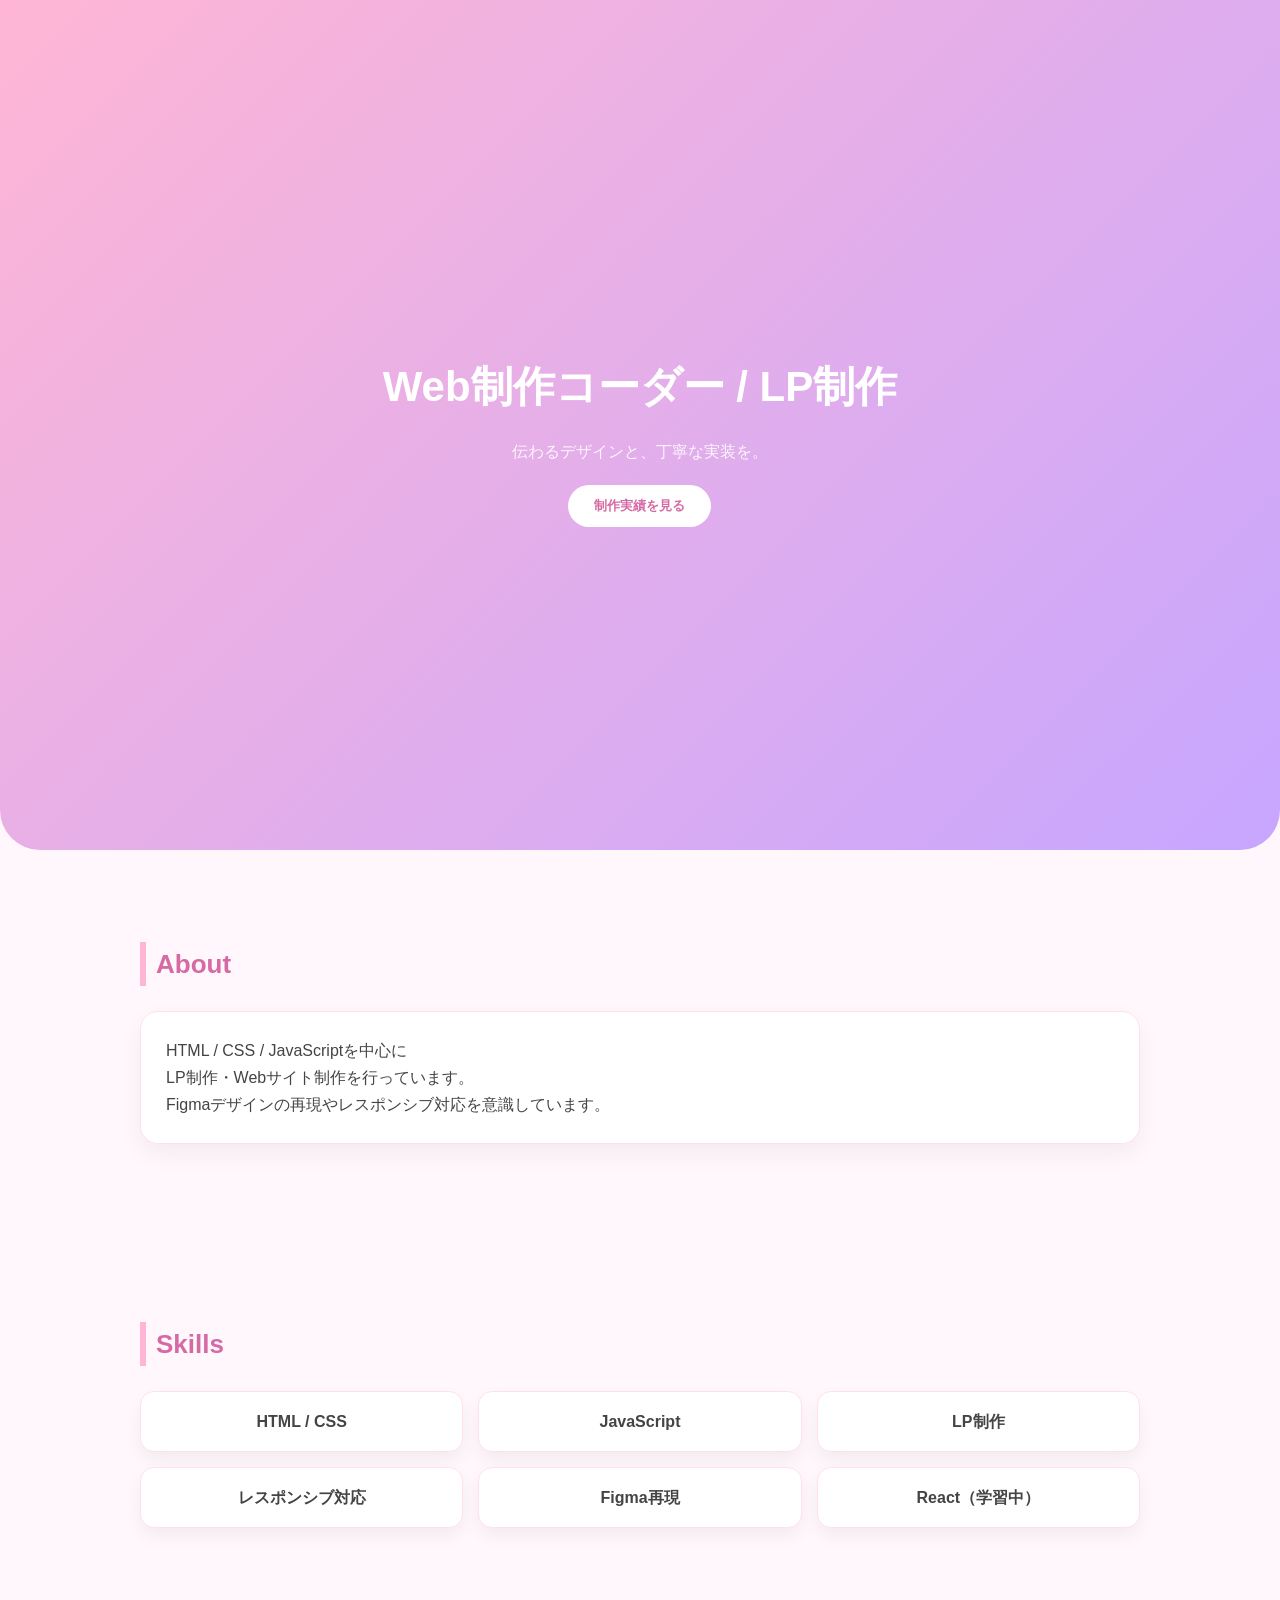
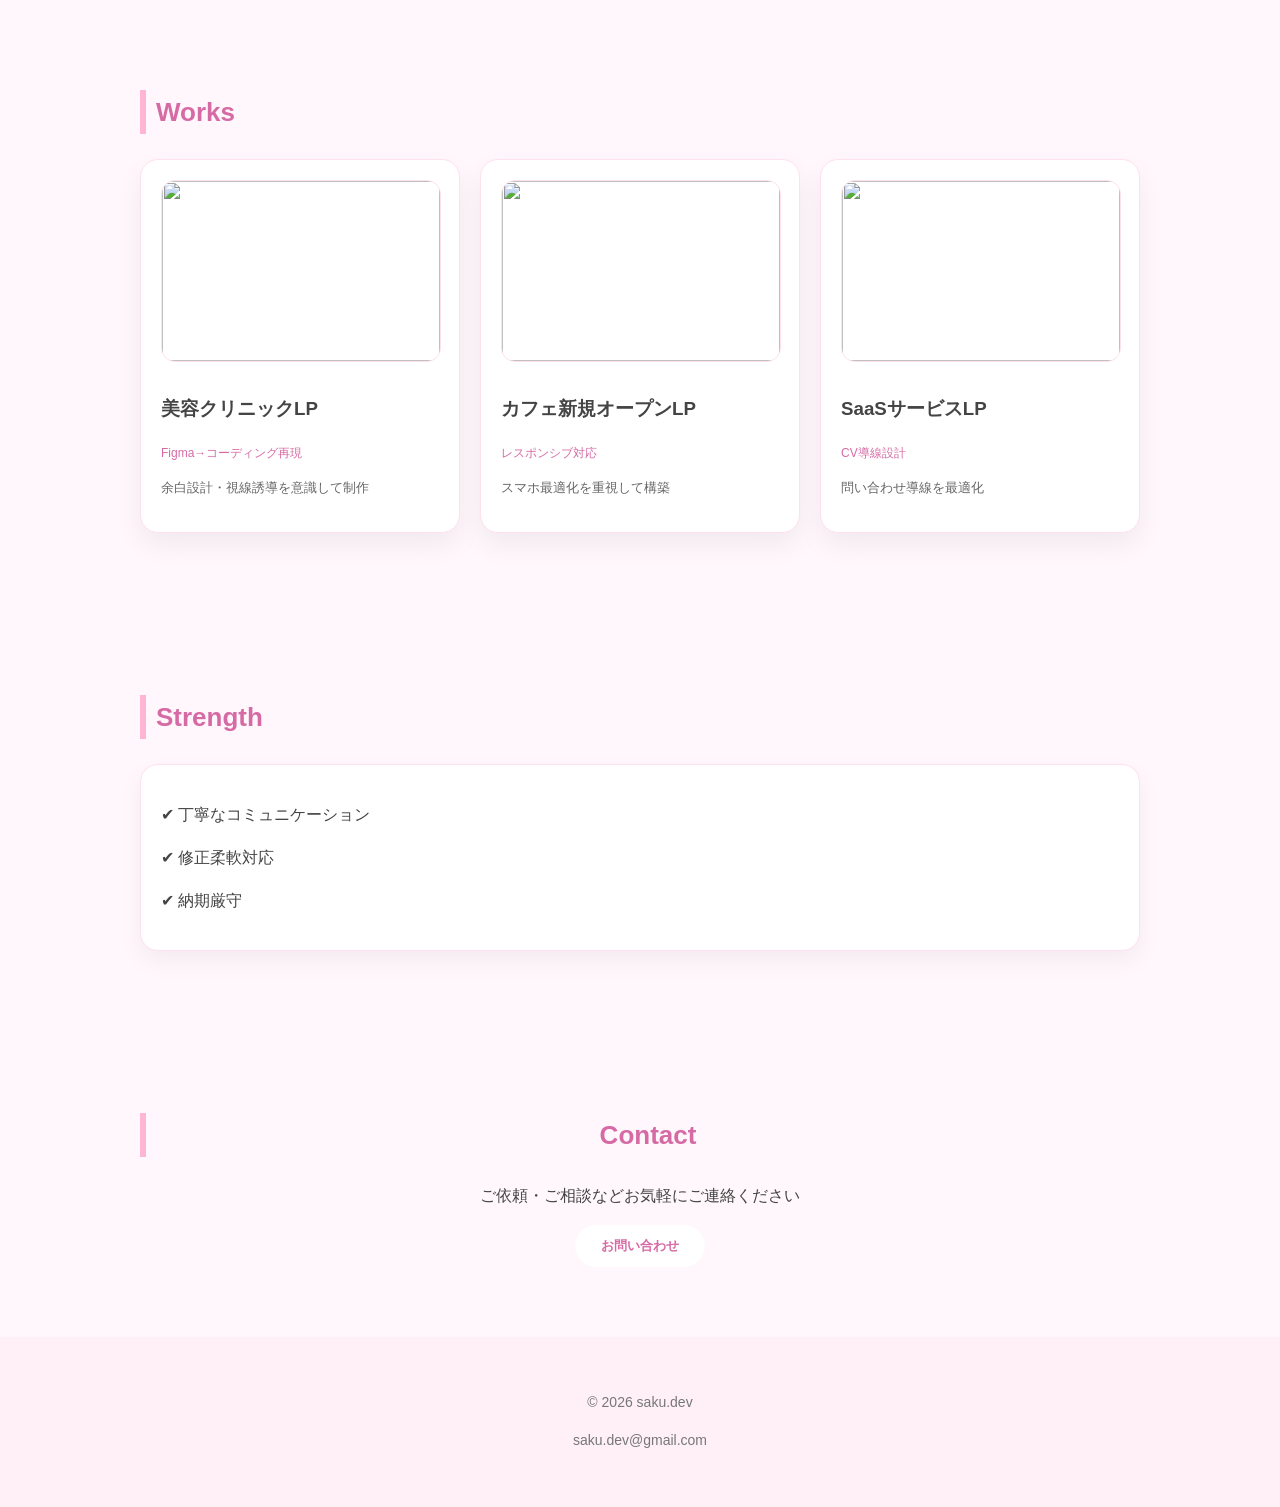
==== index.html @ 5ed6fef8 "Add files via upload" ====
<!DOCTYPE html>
<html lang="ja">
<head>
  <meta charset="UTF-8">
  <meta name="viewport" content="width=device-width, initial-scale=1.0">
  <title>Portfolio</title>
  <link rel="stylesheet" href="style.css">
</head>

<body>

  <!-- HERO -->
  <header class="hero">
    <div class="hero-inner">
      <h1>Web制作コーダー / LP制作</h1>
      <p>伝わるデザインと、丁寧な実装を。</p>
      <button id="scrollBtn">制作実績を見る</button>
    </div>
  </header>

  <!-- ABOUT -->
  <section class="about">
    <h2>About</h2>
    <p>
      HTML / CSS / JavaScriptを中心に<br>
      LP制作・Webサイト制作を行っています。<br>
      Figmaデザインの再現やレスポンシブ対応を意識しています。
    </p>
  </section>

  <!-- SKILL -->
  <section class="skills">
    <h2>Skills</h2>

    <div class="skill-wrap">
      <div class="skill">HTML / CSS</div>
      <div class="skill">JavaScript</div>
      <div class="skill">LP制作</div>
      <div class="skill">レスポンシブ対応</div>
      <div class="skill">Figma再現</div>
      <div class="skill">React（学習中）</div>
    </div>
  </section>

  <!-- WORKS -->
  <section class="works">
    <h2>Works</h2>

    <div class="work-wrap">

      <div class="card">
        <img src="img/beauty.jpg" class="work-img" alt="">
        <h3>美容クリニックLP</h3>
        <p class="work-sub">Figma→コーディング再現</p>
        <p class="work-desc">余白設計・視線誘導を意識して制作</p>
      </div>

      <div class="card">
        <img src="img/cafe.jpg" class="work-img" alt="">
        <h3>カフェ新規オープンLP</h3>
        <p class="work-sub">レスポンシブ対応</p>
        <p class="work-desc">スマホ最適化を重視して構築</p>
      </div>

      <div class="card">
        <img src="img/saas.jpg" class="work-img" alt="">
        <h3>SaaSサービスLP</h3>
        <p class="work-sub">CV導線設計</p>
        <p class="work-desc">問い合わせ導線を最適化</p>
      </div>

    </div>
  </section>

  <!-- STRENGTH -->
  <section class="strength">
    <h2>Strength</h2>
    <div class="box">
      <p>✔ 丁寧なコミュニケーション</p>
      <p>✔ 修正柔軟対応</p>
      <p>✔ 納期厳守</p>
    </div>
  </section>

  <!-- CONTACT -->
  <section class="contact">
    <h2>Contact</h2>
    <p>ご依頼・ご相談などお気軽にご連絡ください</p>
    <button>お問い合わせ</button>
  </section>

  <!-- FOOTER -->
  <footer>
    <p>© 2026 saku.dev</p>
    <p>saku.dev@gmail.com</p>
  </footer>

  <script src="script.js"></script>
</body>
</html>
---- style.css ----
body {
  margin: 0;
  font-family: "Helvetica Neue", Arial, sans-serif;
  line-height: 1.7;
  color: #444;
  background: #fff7fb;
}

/* HERO */
.hero {
  height: 90vh;
  display: flex;
  justify-content: center;
  align-items: center;
  text-align: center;
  background: linear-gradient(135deg, #ffb6d5, #c7a6ff);
  color: white;
  border-bottom-left-radius: 40px;
  border-bottom-right-radius: 40px;
  padding: 20px;
}

.hero-inner h1 {
  font-size: 42px;
  margin-bottom: 10px;
}

.hero-inner p {
  opacity: 0.9;
  margin-bottom: 20px;
}

button {
  padding: 12px 26px;
  border: none;
  border-radius: 999px;
  cursor: pointer;
  font-weight: bold;
  background: white;
  color: #d66aa5;
  transition: 0.3s;
}

button:hover {
  transform: translateY(-3px);
}

/* セクション */
section {
  padding: 70px 20px;
  max-width: 1000px;
  margin: 0 auto;
}

h2 {
  font-size: 26px;
  margin-bottom: 25px;
  color: #d66aa5;
  border-left: 6px solid #ffb6d5;
  padding-left: 10px;
}

/* ABOUT */
.about p {
  background: white;
  padding: 25px;
  border-radius: 18px;
  border: 1px solid #ffe0ef;
  box-shadow: 0 10px 25px rgba(0,0,0,0.05);
}

/* SKILL */
.skill-wrap {
  display: grid;
  grid-template-columns: repeat(3, 1fr);
  gap: 15px;
}

.skill {
  background: white;
  padding: 16px;
  text-align: center;
  border-radius: 14px;
  border: 1px solid #ffe0ef;
  box-shadow: 0 8px 18px rgba(0,0,0,0.05);
  font-weight: bold;
  transition: 0.3s;
}

.skill:hover {
  transform: translateY(-4px);
  background: #fff0f7;
}

/* WORKS */
.work-wrap {
  display: grid;
  grid-template-columns: repeat(3, 1fr);
  gap: 20px;
}

.card {
  background: white;
  padding: 20px;
  border-radius: 18px;
  border: 1px solid #ffe0ef;
  box-shadow: 0 12px 28px rgba(0,0,0,0.06);

  opacity: 0;
  transform: translateY(20px);
  transition: 0.4s;
}

.card.show {
  opacity: 1;
  transform: translateY(0);
}

.card:hover {
  transform: translateY(-6px);
}

.work-img {
  width: 100%;
  height: 180px;
  object-fit: cover;
  border-radius: 14px;
  margin-bottom: 12px;
  border: 1px solid #ffe0ef;
}

/* WORKSテキスト */
.work-sub {
  font-size: 12px;
  color: #d66aa5;
  margin: 5px 0;
}

.work-desc {
  font-size: 13px;
  color: #666;
}

/* STRENGTH */
.box {
  background: white;
  padding: 20px;
  border-radius: 18px;
  border: 1px solid #ffe0ef;
  box-shadow: 0 10px 25px rgba(0,0,0,0.05);
}

/* CONTACT */
.contact {
  text-align: center;
}

/* FOOTER */
footer {
  text-align: center;
  padding: 40px;
  background: #fff0f7;
  font-size: 14px;
  color: #777;
}

/* 📱 SP */
@media (max-width: 768px) {
  .hero-inner h1 {
    font-size: 28px;
  }

  .work-wrap,
  .skill-wrap {
    grid-template-columns: 1fr;
  }

  section {
    padding: 50px 15px;
  }
}
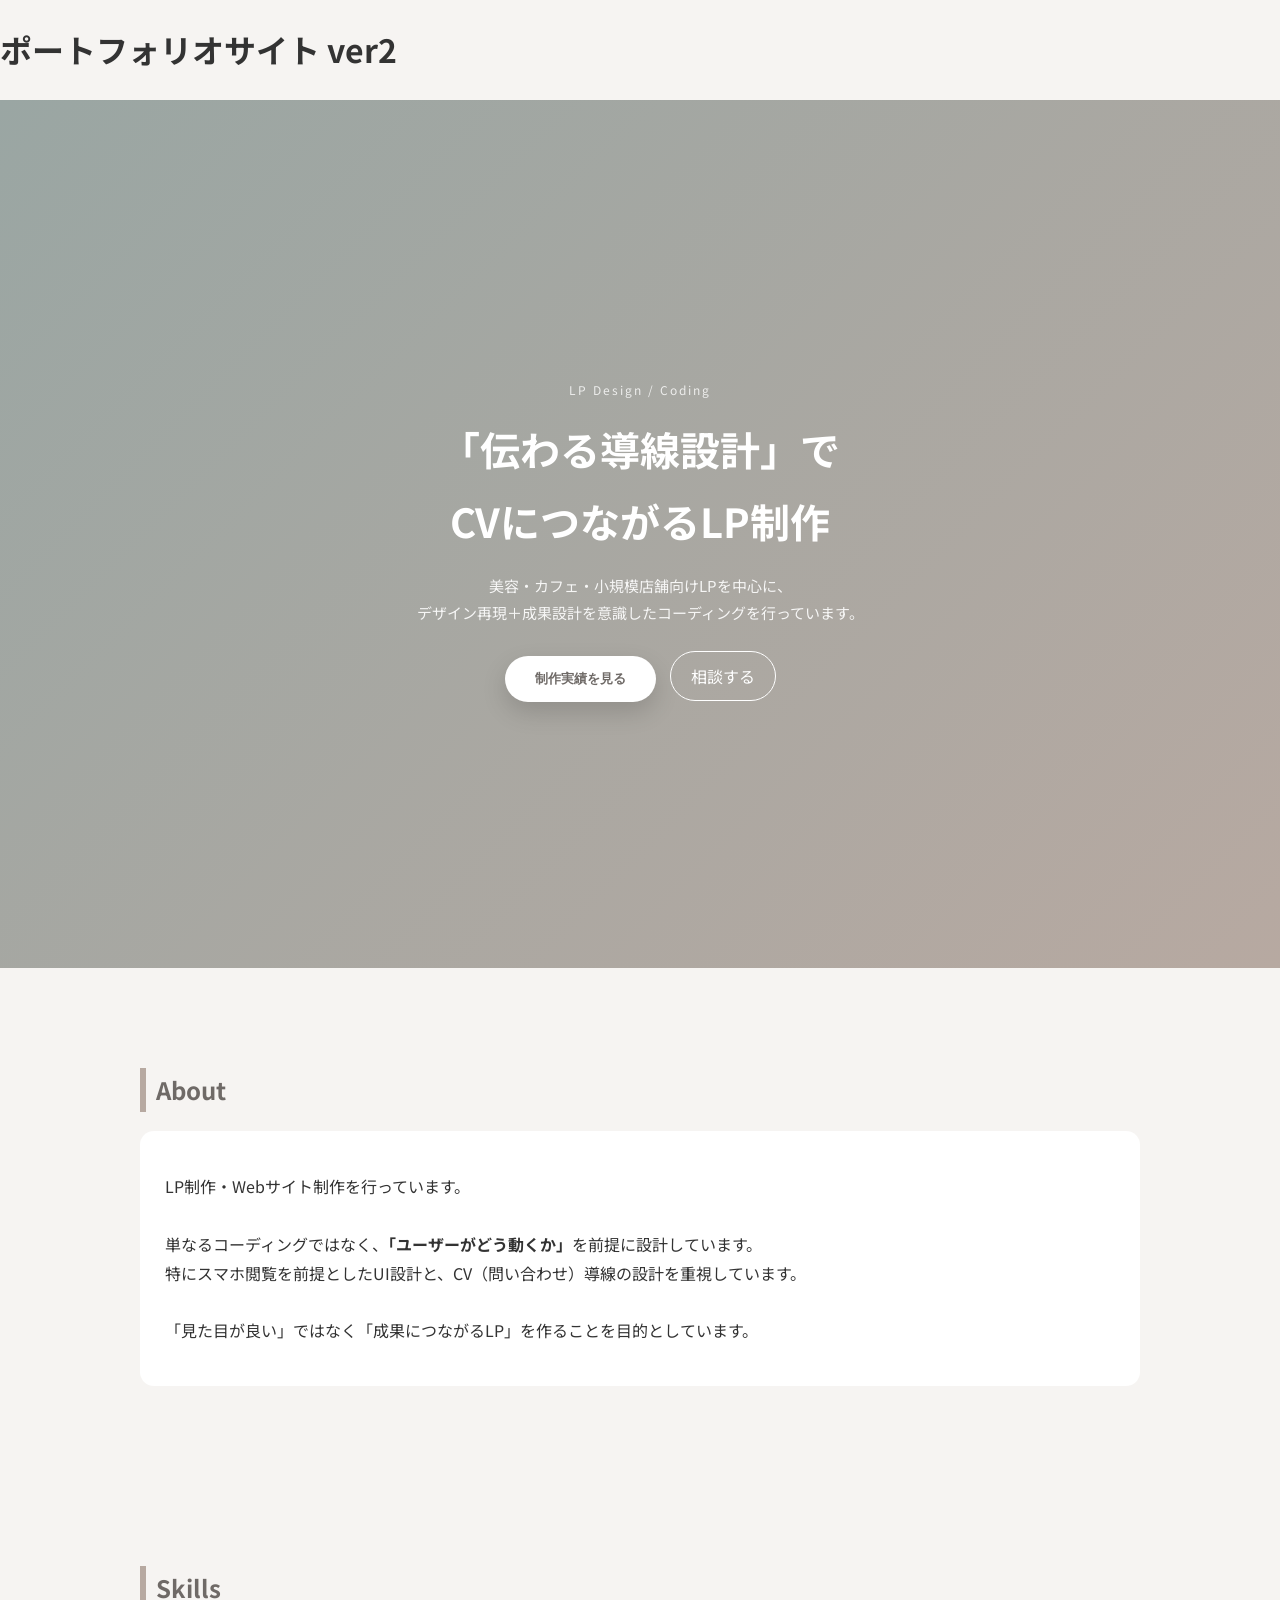
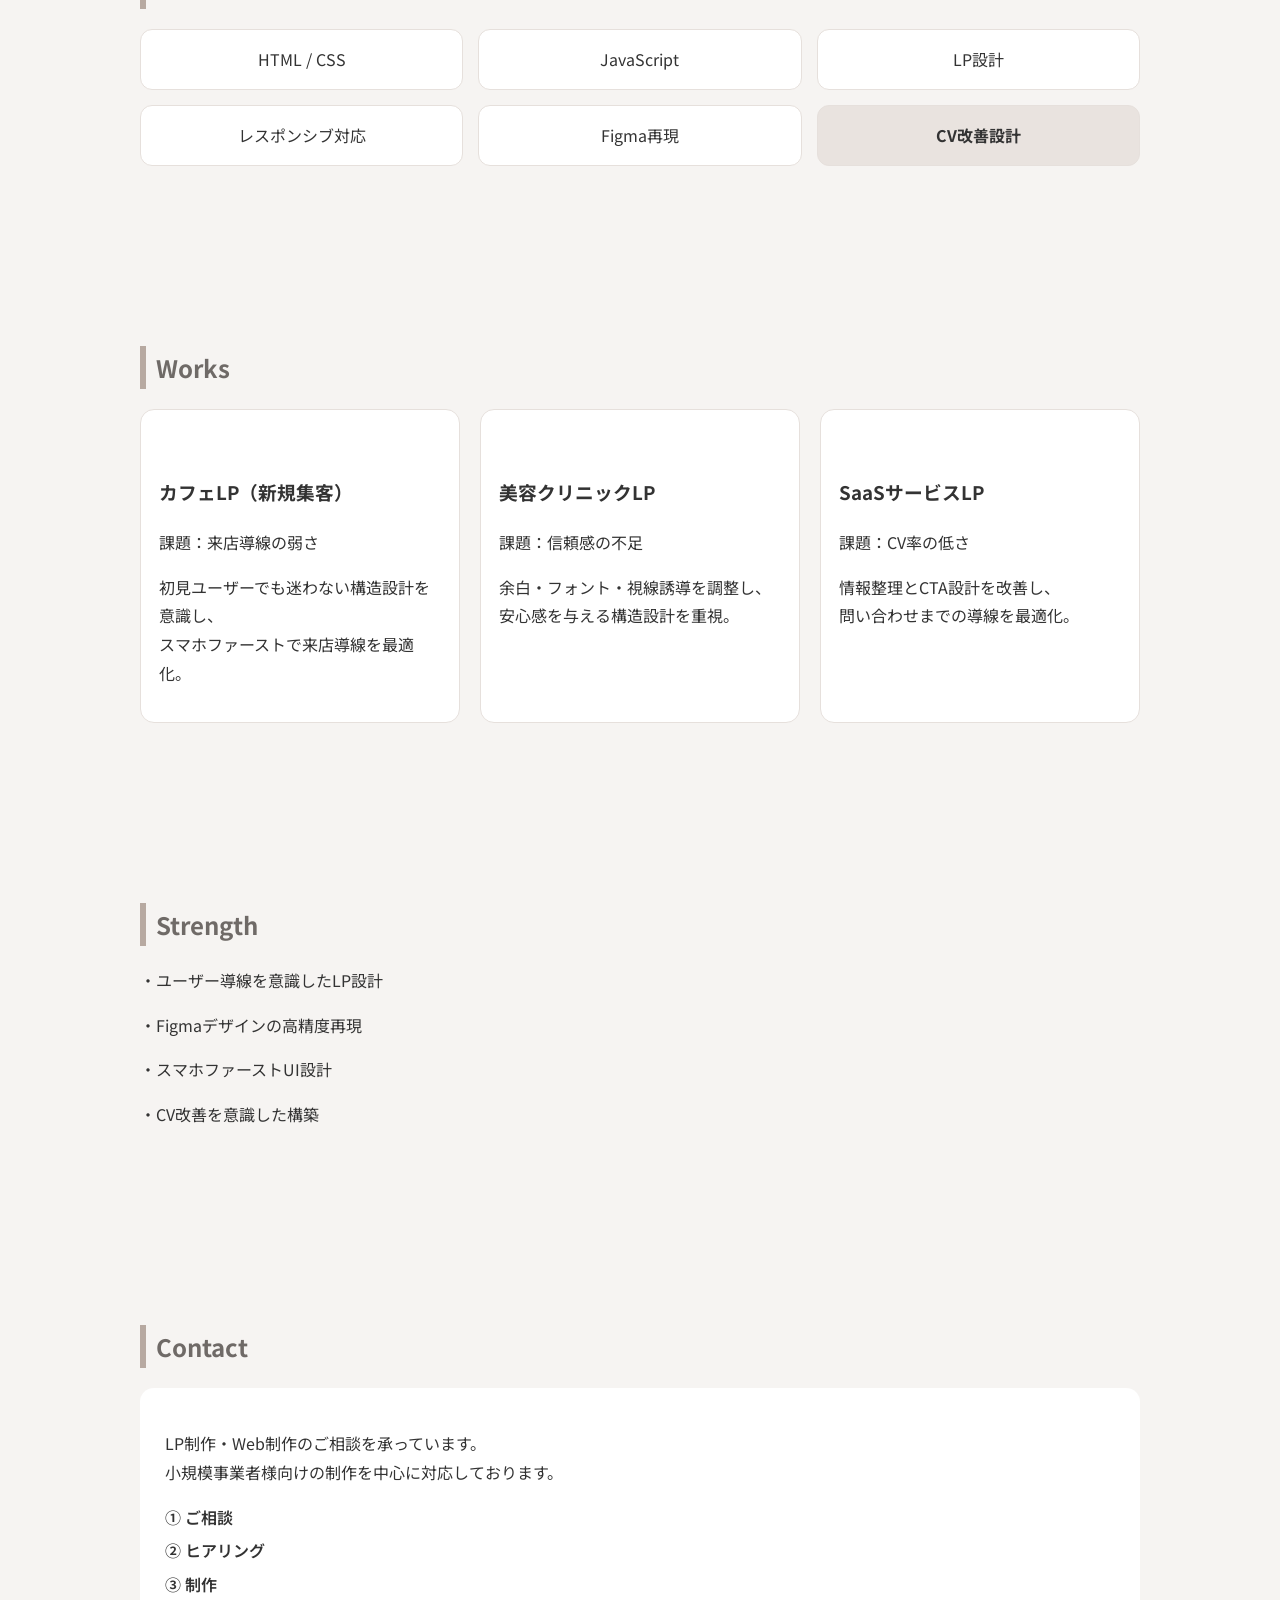
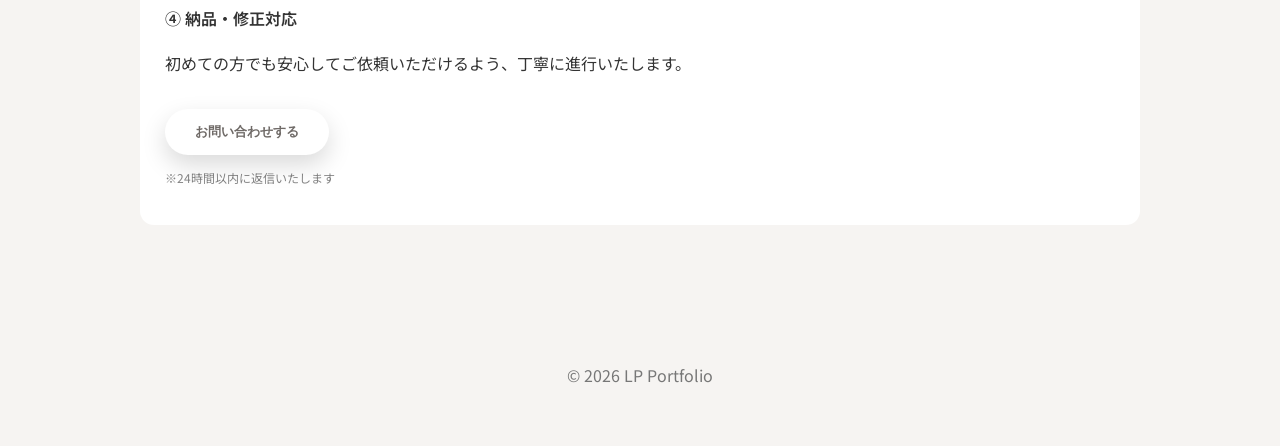
==== commit 49ab772f: "test update header" ====
--- a/index.html
+++ b/index.html
@@ -3,29 +3,48 @@
 <head>
   <meta charset="UTF-8">
   <meta name="viewport" content="width=device-width, initial-scale=1.0">
-  <title>Portfolio</title>
+  <title>Portfolio | LP Designer</title>
   <link rel="stylesheet" href="style.css">
 </head>
 
 <body>
-
+<h1>ポートフォリオサイト ver2</h1>
   <!-- HERO -->
   <header class="hero">
     <div class="hero-inner">
-      <h1>Web制作コーダー / LP制作</h1>
-      <p>伝わるデザインと、丁寧な実装を。</p>
-      <button id="scrollBtn">制作実績を見る</button>
+      <p class="hero-tag">LP Design / Coding</p>
+
+      <h1>
+        「伝わる導線設計」で<br>
+        <span>CVにつながるLP制作</span>
+      </h1>
+
+      <p class="hero-sub">
+        美容・カフェ・小規模店舗向けLPを中心に、<br>
+        デザイン再現＋成果設計を意識したコーディングを行っています。
+      </p>
+
+      <div class="hero-actions">
+        <button id="scrollBtn">制作実績を見る</button>
+        <a href="#contact" class="ghost-btn">相談する</a>
+      </div>
     </div>
   </header>
 
   <!-- ABOUT -->
   <section class="about">
     <h2>About</h2>
-    <p>
-      HTML / CSS / JavaScriptを中心に<br>
-      LP制作・Webサイト制作を行っています。<br>
-      Figmaデザインの再現やレスポンシブ対応を意識しています。
-    </p>
+
+    <div class="about-box">
+      <p>
+        LP制作・Webサイト制作を行っています。<br><br>
+
+        単なるコーディングではなく、<strong>「ユーザーがどう動くか」</strong>を前提に設計しています。<br>
+        特にスマホ閲覧を前提としたUI設計と、CV（問い合わせ）導線の設計を重視しています。<br><br>
+
+        「見た目が良い」ではなく「成果につながるLP」を作ることを目的としています。
+      </p>
+    </div>
   </section>
 
   <!-- SKILL -->
@@ -35,10 +54,10 @@
     <div class="skill-wrap">
       <div class="skill">HTML / CSS</div>
       <div class="skill">JavaScript</div>
-      <div class="skill">LP制作</div>
+      <div class="skill">LP設計</div>
       <div class="skill">レスポンシブ対応</div>
       <div class="skill">Figma再現</div>
-      <div class="skill">React（学習中）</div>
+      <div class="skill highlight">CV改善設計</div>
     </div>
   </section>
 
@@ -49,24 +68,33 @@
     <div class="work-wrap">
 
       <div class="card">
-        <img src="img/beauty.jpg" class="work-img" alt="">
-        <h3>美容クリニックLP</h3>
-        <p class="work-sub">Figma→コーディング再現</p>
-        <p class="work-desc">余白設計・視線誘導を意識して制作</p>
+        <img src="img/cafe.jpg" class="work-img" alt="">
+        <h3>カフェLP（新規集客）</h3>
+        <p class="work-sub">課題：来店導線の弱さ</p>
+        <p class="work-desc">
+          初見ユーザーでも迷わない構造設計を意識し、<br>
+          スマホファーストで来店導線を最適化。
+        </p>
       </div>
 
       <div class="card">
-        <img src="img/cafe.jpg" class="work-img" alt="">
-        <h3>カフェ新規オープンLP</h3>
-        <p class="work-sub">レスポンシブ対応</p>
-        <p class="work-desc">スマホ最適化を重視して構築</p>
+        <img src="img/beauty.jpg" class="work-img" alt="">
+        <h3>美容クリニックLP</h3>
+        <p class="work-sub">課題：信頼感の不足</p>
+        <p class="work-desc">
+          余白・フォント・視線誘導を調整し、<br>
+          安心感を与える構造設計を重視。
+        </p>
       </div>
 
       <div class="card">
         <img src="img/saas.jpg" class="work-img" alt="">
         <h3>SaaSサービスLP</h3>
-        <p class="work-sub">CV導線設計</p>
-        <p class="work-desc">問い合わせ導線を最適化</p>
+        <p class="work-sub">課題：CV率の低さ</p>
+        <p class="work-desc">
+          情報整理とCTA設計を改善し、<br>
+          問い合わせまでの導線を最適化。
+        </p>
       </div>
 
     </div>
@@ -75,24 +103,47 @@
   <!-- STRENGTH -->
   <section class="strength">
     <h2>Strength</h2>
+
     <div class="box">
-      <p>✔ 丁寧なコミュニケーション</p>
-      <p>✔ 修正柔軟対応</p>
-      <p>✔ 納期厳守</p>
+      <p>・ユーザー導線を意識したLP設計</p>
+      <p>・Figmaデザインの高精度再現</p>
+      <p>・スマホファーストUI設計</p>
+      <p>・CV改善を意識した構築</p>
     </div>
   </section>
 
   <!-- CONTACT -->
-  <section class="contact">
+  <section class="contact" id="contact">
     <h2>Contact</h2>
-    <p>ご依頼・ご相談などお気軽にご連絡ください</p>
-    <button>お問い合わせ</button>
+
+    <div class="contact-box">
+
+      <p class="contact-lead">
+        LP制作・Web制作のご相談を承っています。<br>
+        小規模事業者様向けの制作を中心に対応しております。
+      </p>
+
+      <div class="contact-flow">
+        <p>① ご相談</p>
+        <p>② ヒアリング</p>
+        <p>③ 制作</p>
+        <p>④ 納品・修正対応</p>
+      </div>
+
+      <p class="contact-note">
+        初めての方でも安心してご依頼いただけるよう、丁寧に進行いたします。
+      </p>
+
+      <button>お問い合わせする</button>
+
+      <p class="contact-meta">
+        ※24時間以内に返信いたします
+      </p>
+    </div>
   </section>
 
-  <!-- FOOTER -->
   <footer>
-    <p>© 2026 saku.dev</p>
-    <p>saku.dev@gmail.com</p>
+    <p>© 2026 LP Portfolio</p>
   </footer>
 
   <script src="script.js"></script>
--- a/style.css
+++ b/style.css
@@ -1,72 +1,94 @@
+@import url('https://fonts.googleapis.com/css2?family=Noto+Sans+JP:wght@300;400;600;700&display=swap');
+
 body {
   margin: 0;
-  font-family: "Helvetica Neue", Arial, sans-serif;
-  line-height: 1.7;
-  color: #444;
-  background: #fff7fb;
+  font-family: "Noto Sans JP", sans-serif;
+  background: #f6f4f2;
+  color: #333;
+  line-height: 1.8;
 }
 
 /* HERO */
 .hero {
-  height: 90vh;
+  height: 92vh;
   display: flex;
+  align-items: center;
   justify-content: center;
-  align-items: center;
   text-align: center;
-  background: linear-gradient(135deg, #ffb6d5, #c7a6ff);
-  color: white;
-  border-bottom-left-radius: 40px;
-  border-bottom-right-radius: 40px;
+
+  background: linear-gradient(135deg, #9aa6a3, #b7a9a1);
+  color: #fff;
   padding: 20px;
 }
 
-.hero-inner h1 {
-  font-size: 42px;
-  margin-bottom: 10px;
+.hero-tag {
+  font-size: 12px;
+  letter-spacing: 2px;
+  opacity: 0.8;
 }
 
-.hero-inner p {
-  opacity: 0.9;
-  margin-bottom: 20px;
+.hero h1 {
+  font-size: 40px;
+  margin: 10px 0;
 }
 
+.hero h1 span {
+  font-weight: 700;
+  color: #fff;
+}
+
+.hero-sub {
+  font-size: 15px;
+  opacity: 0.9;
+}
+
+/* BUTTON */
 button {
-  padding: 12px 26px;
+  margin-top: 15px;
+  padding: 14px 30px;
   border: none;
   border-radius: 999px;
   cursor: pointer;
-  font-weight: bold;
-  background: white;
-  color: #d66aa5;
+  font-weight: 700;
+
+  background: #fff;
+  color: #6f6a67;
+
+  box-shadow: 0 10px 25px rgba(0,0,0,0.15);
   transition: 0.3s;
 }
 
 button:hover {
-  transform: translateY(-3px);
+  transform: translateY(-4px);
 }
 
-/* セクション */
+.ghost-btn {
+  margin-left: 10px;
+  color: #fff;
+  border: 1px solid #fff;
+  padding: 12px 20px;
+  border-radius: 999px;
+  text-decoration: none;
+}
+
+/* SECTION */
 section {
-  padding: 70px 20px;
   max-width: 1000px;
   margin: 0 auto;
+  padding: 80px 20px;
 }
 
 h2 {
-  font-size: 26px;
-  margin-bottom: 25px;
-  color: #d66aa5;
-  border-left: 6px solid #ffb6d5;
+  border-left: 6px solid #b7a9a1;
   padding-left: 10px;
+  color: #6f6a67;
 }
 
 /* ABOUT */
-.about p {
-  background: white;
+.about-box {
+  background: #fff;
   padding: 25px;
-  border-radius: 18px;
-  border: 1px solid #ffe0ef;
-  box-shadow: 0 10px 25px rgba(0,0,0,0.05);
+  border-radius: 14px;
 }
 
 /* SKILL */
@@ -77,19 +99,16 @@
 }
 
 .skill {
-  background: white;
-  padding: 16px;
+  background: #fff;
+  padding: 15px;
   text-align: center;
-  border-radius: 14px;
-  border: 1px solid #ffe0ef;
-  box-shadow: 0 8px 18px rgba(0,0,0,0.05);
-  font-weight: bold;
-  transition: 0.3s;
+  border-radius: 12px;
+  border: 1px solid #e6e0dc;
 }
 
-.skill:hover {
-  transform: translateY(-4px);
-  background: #fff0f7;
+.skill.highlight {
+  background: #e9e3df;
+  font-weight: bold;
 }
 
 /* WORKS */
@@ -100,11 +119,10 @@
 }
 
 .card {
-  background: white;
-  padding: 20px;
-  border-radius: 18px;
-  border: 1px solid #ffe0ef;
-  box-shadow: 0 12px 28px rgba(0,0,0,0.06);
+  background: #fff;
+  padding: 18px;
+  border-radius: 14px;
+  border: 1px solid #e6e0dc;
 
   opacity: 0;
   transform: translateY(20px);
@@ -116,66 +134,43 @@
   transform: translateY(0);
 }
 
-.card:hover {
-  transform: translateY(-6px);
+/* CONTACT */
+.contact-box {
+  background: #fff;
+  padding: 25px;
+  border-radius: 14px;
 }
 
-.work-img {
-  width: 100%;
-  height: 180px;
-  object-fit: cover;
-  border-radius: 14px;
-  margin-bottom: 12px;
-  border: 1px solid #ffe0ef;
+.contact-flow p {
+  margin: 5px 0;
+  font-weight: 600;
 }
 
-/* WORKSテキスト */
-.work-sub {
+.contact-meta {
   font-size: 12px;
-  color: #d66aa5;
-  margin: 5px 0;
-}
-
-.work-desc {
-  font-size: 13px;
-  color: #666;
-}
-
-/* STRENGTH */
-.box {
-  background: white;
-  padding: 20px;
-  border-radius: 18px;
-  border: 1px solid #ffe0ef;
-  box-shadow: 0 10px 25px rgba(0,0,0,0.05);
-}
-
-/* CONTACT */
-.contact {
-  text-align: center;
+  opacity: 0.6;
 }
 
 /* FOOTER */
 footer {
   text-align: center;
   padding: 40px;
-  background: #fff0f7;
-  font-size: 14px;
   color: #777;
 }
 
-/* 📱 SP */
+/* SP */
 @media (max-width: 768px) {
-  .hero-inner h1 {
-    font-size: 28px;
-  }
-
   .work-wrap,
   .skill-wrap {
     grid-template-columns: 1fr;
   }
 
-  section {
-    padding: 50px 15px;
+  .hero h1 {
+    font-size: 26px;
+  }
+
+  .ghost-btn {
+    display: block;
+    margin-top: 10px;
   }
 }
